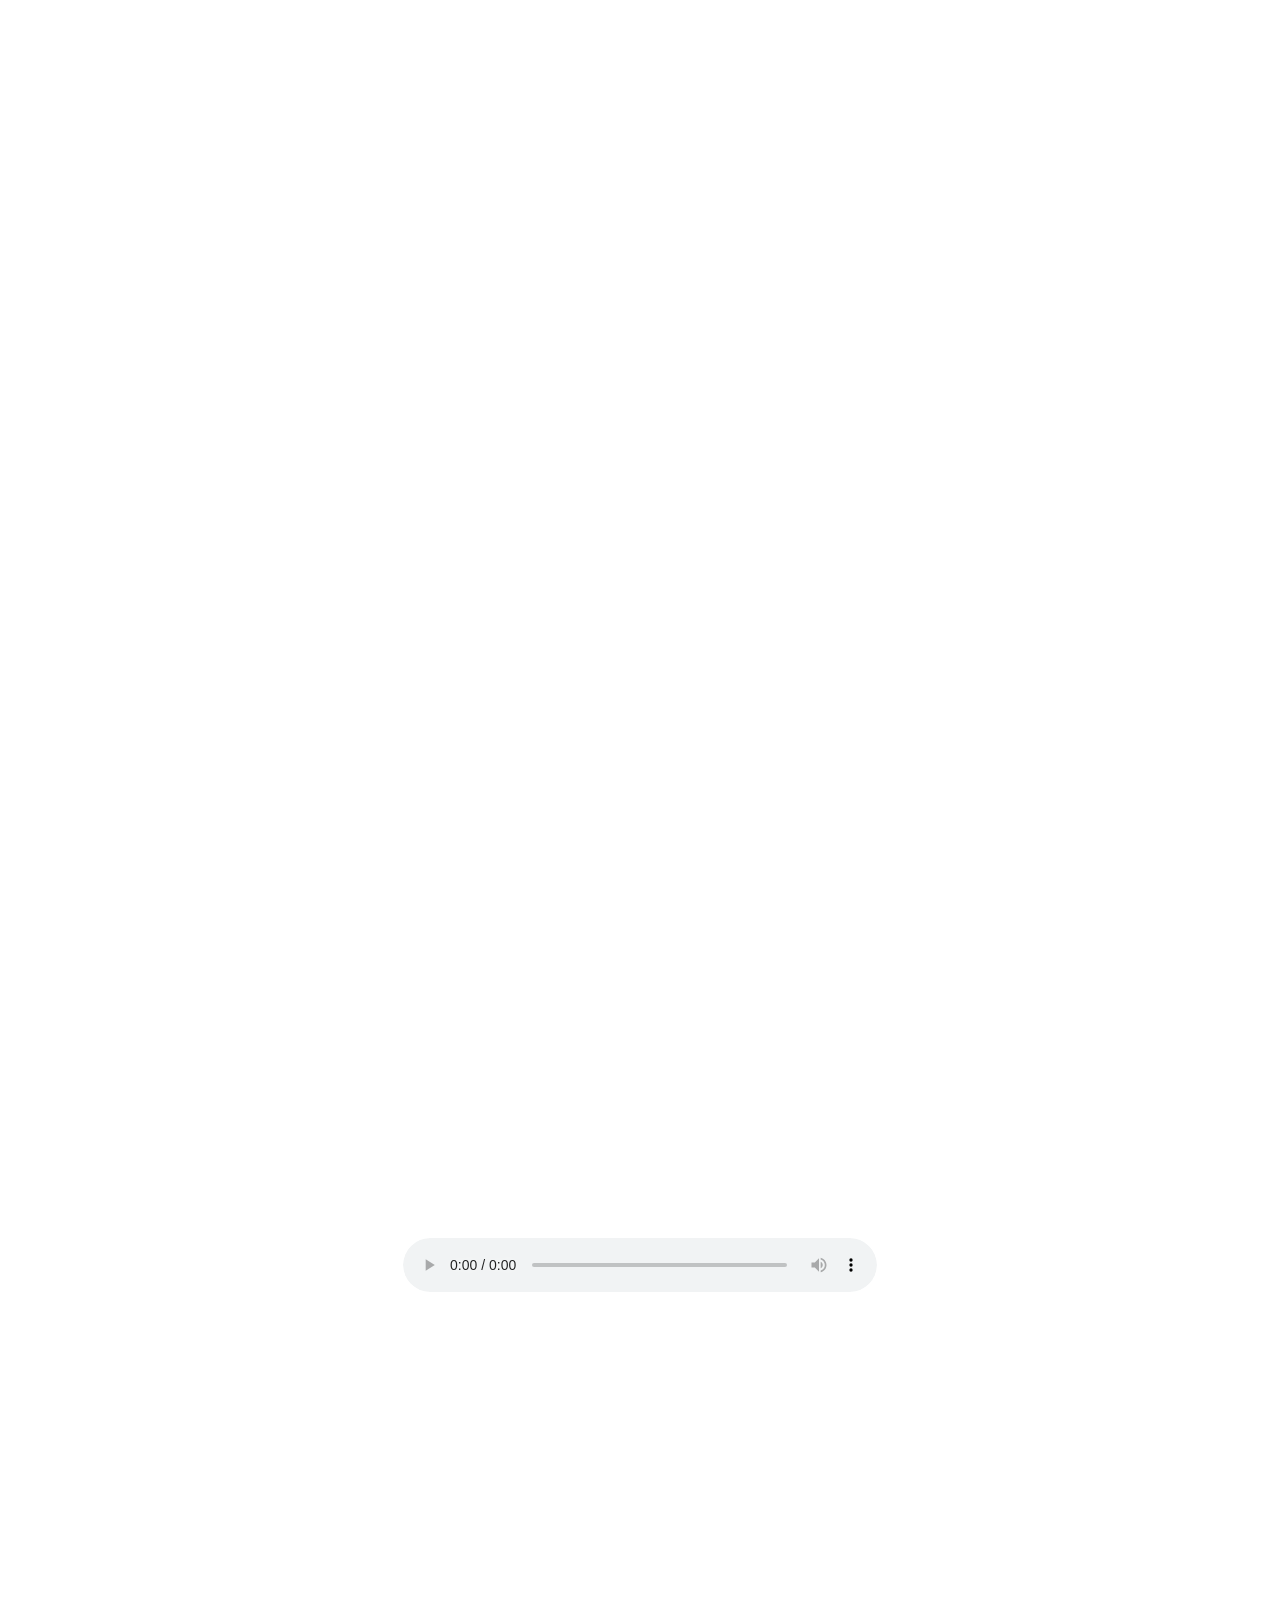
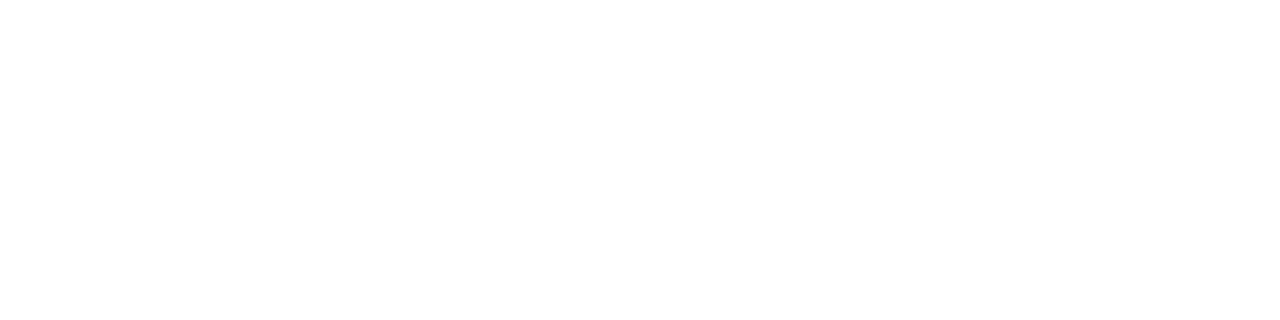
==== index.html @ 57b509ae "Add files via upload" ====
<!DOCTYPE html>
<html lang="en">
<head>
	<meta charset="UTF-8">
	<meta name="viewport" content="width=device-width, initial-scale=1.0">
	<meta name="author" content="Vojtech Sara">
	<meta http-equiv="X-UA-Compatible" content="ie=edge">
	<title>Perspektivy</title>
	<link rel="stylesheet" href="./styles.css">
</head>
<body>
	<div class="topnav">
		<a href="Subscribe.html">Odebírat podcast</a> • 
		<a href="AboutUs.html">O nás</a>
	</div>
	<div class="nadpis">
		<span class="c1">P</span>
		<span class="c2">e</span>
		<span class="c3">r</span>
		<span class="c4">s</span>
		<span class="c5">p</span>
		<span class="c6">e</span>
		<span class="c7">k</span>
		<span class="c8">t</span>
		<span class="c9">i</span>
		<span class="c10">v</span>
		<span class="c11">y</span>
		<span class="c12"></span>
		<div class="bg"></div>
	</div>

	<div class="spacer">
		<p></p>
	</div>

	<div class="podcastBox">
		<div class="box a">#1</div>
		<div class="box b">Štěpán Los - Co je to filozofie?</div>
		<div class="box c">Lorem ipsum dolor sit amet consectetur adipisicing elit. Suscipit, a provident temporibus 
			harum sint consequuntur repellat perferendis ipsum veritatis rem ullam porro omnis dolorum, enim 
			fugit quis voluptatibus ratione minima.</div>
  		<div class="box d"><audio controls>
			<source src="https://docs.google.com/uc?export=download&id=1LU8QzQHe0rsSBgdIy2_i-pmG7Fc0VmxZ" type="audio/mp4" >
			Your browser does not support the audio!
		</audio>		
		</div>
	</div>



</body>
</html>
---- styles.css ----
@import url('https://fonts.googleapis.com/css2?family=Manrope:wght@277&display=swap');

html {
  scroll-behavior: smooth;
}

body {
  overflow-x: hidden;
}

a{
    text-decoration: none;
    color:white;
    padding:10px;
    border: 1px solid rgb(255, 255, 255,0);
    transition: border 0.3s ease;
}

a:hover{
    border: 1px solid rgba(255, 255, 255,1);
}

.topnav{
    position: fixed;
    right: 20px;
    padding: 2%;
    text-align: right;
    padding-top: 20px;
    padding-bottom: 0;
    padding-right: 2%;
    float: top;
    font-size: 32px;
    font-family: 'Manrope', sans-serif;
    color: rgb(255, 255, 255);
}

.nadpis {
  display: flex;
  font-size: 100px;
  align-items: flex-start;
  color: rgb(255, 255, 255);
  justify-content: center;
}

.spacer{
    height: 220px;
    margin-bottom: 100px;
}

h1{
    font-size: 32px;
    font-family: 'Manrope', sans-serif;
    color: black;
}

h2{
    font-size: 20px;
    font-family: 'Manrope', sans-serif;
    color: black;
}

.box {
    color: rgb(255, 255, 255);
    padding: 20px;
    font-size: 40px;
    font-family: 'Manrope', sans-serif;
    
}

.a {
    text-align: center;
    padding: 20px;
    grid-column: 1 / 1;
    grid-row: 1;
}
.b {
    grid-column: 2 / 4 ;
    grid-row: 1;
}
.c {
    grid-column: 1 / 4 ;
    grid-row: 2 ;
    font-size: 18px;
    
}
.d {
    grid-column: 1 / 4 ;
    grid-row: 3 ;
    padding: 0px;
}

.podcastBox{
  display: grid;
  grid-gap: 10px;
  grid-template-columns: 12% 44% 44%;
  font-size: 100px;
  color: rgb(255, 255, 255);
  margin-top: 30px;
  margin-left: 30%;
  margin-right: 30%;
  height: 100%;
  padding: 15px;
  border: 1px solid rgb(255, 255, 255);
}

.bg {
  position: absolute;
  left: -25vw;
  top: -50vw;
  width: 150vw;
  height: 200vw;
  background-image: url(https://papers.co/wallpaper/papers.co-vo00-abstract-dark-bw-dots-lines-pattern-6-wallpaper.jpg);
  background-size: cover;
  z-index: -1;
  -webkit-filter: blur(120px);
  filter: blur(120px);
}

/* width */
::-webkit-scrollbar {
width: 8px;
}

/* Track */
::-webkit-scrollbar-track {
background: #000000;
}

/* Handle */
::-webkit-scrollbar-thumb {
background: rgb(255, 255, 255);
}

/* Handle on hover */
::-webkit-scrollbar-thumb:hover {
background: rgb(212, 212, 212);
}

span {
  position: sticky;
  top: calc(30% - 150px);
  height: 100px;
  display: inline-flex;
  align-items: left;
  font-family: 'Manrope', sans-serif;
  margin-left: 2px;
  margin-right: 2px;
  font-size: 120px;
}

.c1 {
    margin-top: 23vw;
}

.c2 {
  margin-top: 28vw;
}

.c3 {
  margin-top: 12vw;
}

.c4 {
  margin-top: 20vw;
}

.c5 {
  margin-top: 10vw;
}

.c6 {
  margin-top: 30vw;
}

.c7 {
  margin-top: 19vw;
}

.c8 {
  margin-top: 35vw;
}

.c9 {
    margin-top: 10vw;
}

.c10 {
    margin-top: 15vw;
}

.c11 {
    margin-top: 20vw;
}

audio { 
    width: 96%; 
    border-radius: 90px;
}

iframe{
  background-color: darkred;
  color: #000;
}
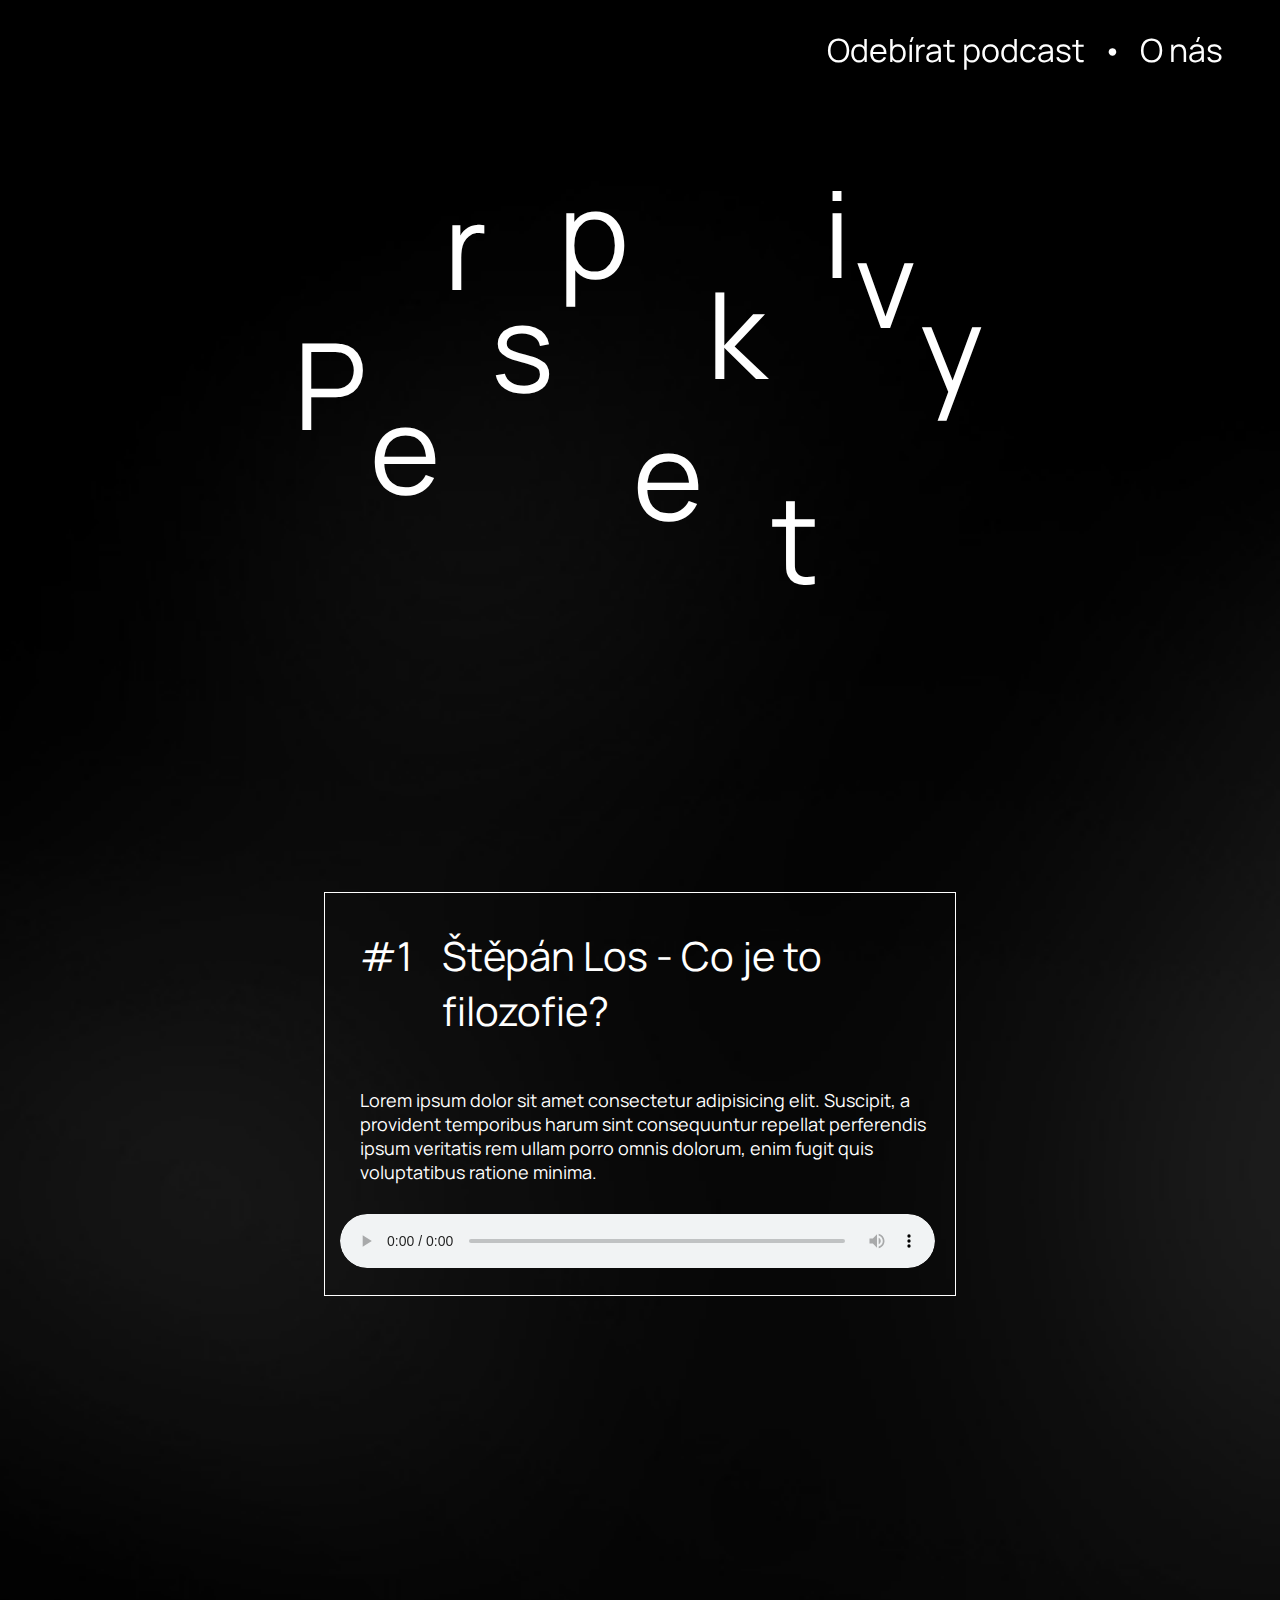
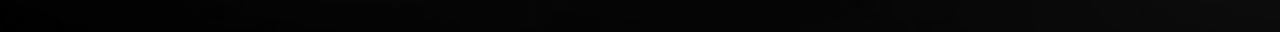
==== commit 7e829f25: "Add files via upload" ====
--- a/index.html
+++ b/index.html
@@ -10,7 +10,7 @@
 </head>
 <body>
 	<div class="topnav">
-		<a href="Subscribe.html">Odebírat podcast</a> • 
+		<a href="Subscribe.html">Odebírat podcast</a> •
 		<a href="AboutUs.html">O nás</a>
 	</div>
 	<div class="nadpis">
@@ -26,7 +26,6 @@
 		<span class="c10">v</span>
 		<span class="c11">y</span>
 		<span class="c12"></span>
-		<div class="bg"></div>
 	</div>
 
 	<div class="spacer">
@@ -46,7 +45,9 @@
 		</div>
 	</div>
 
-
+	<div class="spacer">
+		<p></p>
+	</div>
 
 </body>
 </html>--- a/styles.css
+++ b/styles.css
@@ -1,11 +1,13 @@
 @import url('https://fonts.googleapis.com/css2?family=Manrope:wght@277&display=swap');
-
 html {
   scroll-behavior: smooth;
 }
 
 body {
   overflow-x: hidden;
+  background-image: url('pozadi.jpg');
+  background-size: cover;
+  background-size: 200%;
 }
 
 a{
@@ -15,12 +17,30 @@
     border: 1px solid rgb(255, 255, 255,0);
     transition: border 0.3s ease;
 }
-
 a:hover{
     border: 1px solid rgba(255, 255, 255,1);
 }
 
-.topnav{
+@media only screen and (min-width: 800px) {
+  .nadpis {
+    display: flex;
+    font-size: 100px;
+    align-items: flex-start;
+    color: rgb(255, 255, 255);
+    justify-content: center;
+  }
+  span {
+    position: sticky;
+    top: calc(150px);
+    height: 100px;
+    display: inline-flex;
+    align-items: left;
+    font-family: 'Manrope', sans-serif;
+    margin-left: 2px;
+    margin-right: 2px;
+    font-size: 120px;
+  }
+  .topnav{
     position: fixed;
     right: 20px;
     padding: 2%;
@@ -33,13 +53,40 @@
     font-family: 'Manrope', sans-serif;
     color: rgb(255, 255, 255);
 }
-
-.nadpis {
-  display: flex;
-  font-size: 100px;
-  align-items: flex-start;
-  color: rgb(255, 255, 255);
-  justify-content: center;
+}
+@media only screen and (max-width: 800px) {
+  .nadpis {
+    size: 50%;
+    display: flex;
+    font-size: 100px;
+    align-items: flex-start;
+    color: rgb(255, 255, 255);
+    justify-content: center;
+  }
+  span {
+    position: sticky;
+    top: calc(150px);
+    height: 100px;
+    display: inline-flex;
+    align-items: left;
+    font-family: 'Manrope', sans-serif;
+    margin-left: 2px;
+    margin-right: 2px;
+    font-size: 60px;
+  }
+  .topnav{
+    position: static;
+    right: 20px;
+    padding: 2%;
+    text-align: right;
+    padding-top: 20px;
+    padding-bottom: 0;
+    padding-right: 2%;
+    float: top;
+    font-size: 32px;
+    font-family: 'Manrope', sans-serif;
+    color: rgb(255, 255, 255);
+}
 }
 
 .spacer{
@@ -62,7 +109,7 @@
 .box {
     color: rgb(255, 255, 255);
     padding: 20px;
-    font-size: 40px;
+    font-size: 40%;
     font-family: 'Manrope', sans-serif;
     
 }
@@ -76,6 +123,7 @@
 .b {
     grid-column: 2 / 4 ;
     grid-row: 1;
+    padding: 20px;
 }
 .c {
     grid-column: 1 / 4 ;
@@ -88,7 +136,7 @@
     grid-row: 3 ;
     padding: 0px;
 }
-
+@media only screen and (min-width: 800px) {
 .podcastBox{
   display: grid;
   grid-gap: 10px;
@@ -96,25 +144,29 @@
   font-size: 100px;
   color: rgb(255, 255, 255);
   margin-top: 30px;
-  margin-left: 30%;
-  margin-right: 30%;
+  margin-left: 25%;
+  margin-right: 25%;
   height: 100%;
   padding: 15px;
   border: 1px solid rgb(255, 255, 255);
 }
-
-.bg {
-  position: absolute;
-  left: -25vw;
-  top: -50vw;
-  width: 150vw;
-  height: 200vw;
-  background-image: url(https://papers.co/wallpaper/papers.co-vo00-abstract-dark-bw-dots-lines-pattern-6-wallpaper.jpg);
-  background-size: cover;
-  z-index: -1;
-  -webkit-filter: blur(120px);
-  filter: blur(120px);
-}
+}
+
+@media only screen and (max-width: 800px) {
+  .podcastBox{
+    display: grid;
+    grid-gap: 10px;
+    grid-template-columns: 12% 44% 44%;
+    font-size: 60px;
+    color: rgb(255, 255, 255);
+    margin-top: 30px;
+    margin-left: 15%;
+    margin-right: 15%;
+    height: 100%;
+    padding: 15px;
+    border: 1px solid rgb(255, 255, 255);
+  }
+  }
 
 /* width */
 ::-webkit-scrollbar {
@@ -136,17 +188,6 @@
 background: rgb(212, 212, 212);
 }
 
-span {
-  position: sticky;
-  top: calc(30% - 150px);
-  height: 100px;
-  display: inline-flex;
-  align-items: left;
-  font-family: 'Manrope', sans-serif;
-  margin-left: 2px;
-  margin-right: 2px;
-  font-size: 120px;
-}
 
 .c1 {
     margin-top: 23vw;
@@ -197,10 +238,6 @@
     border-radius: 90px;
 }
 
-iframe{
-  background-color: darkred;
-  color: #000;
-}
-
-
-
+
+
+
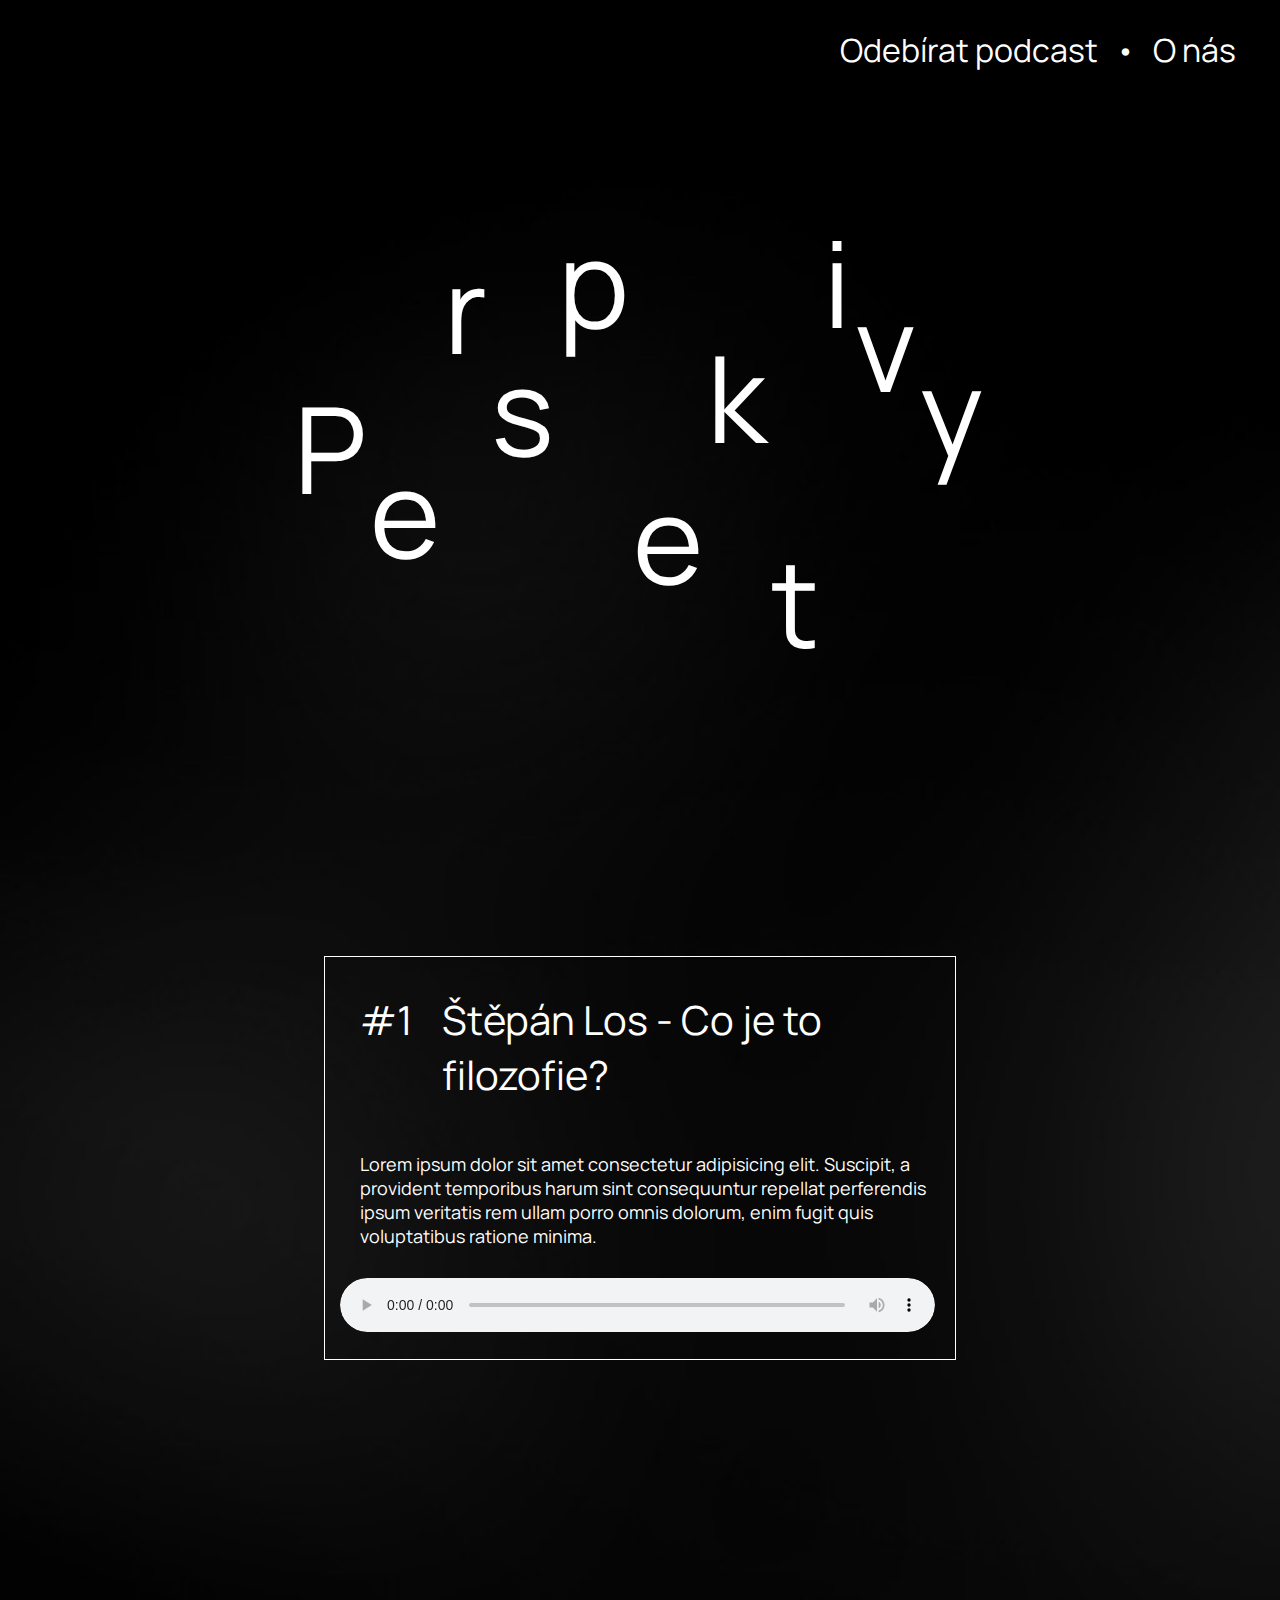
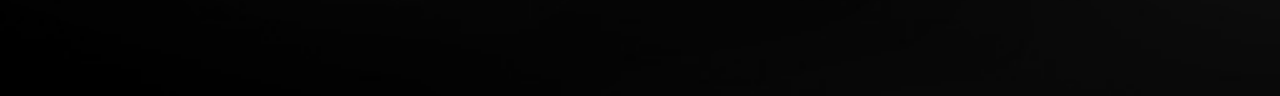
==== commit 1b687e7f: "Add files via upload" ====
--- a/index.html
+++ b/index.html
@@ -7,6 +7,7 @@
 	<meta http-equiv="X-UA-Compatible" content="ie=edge">
 	<title>Perspektivy</title>
 	<link rel="stylesheet" href="./styles.css">
+	<link rel="icon" href="favicon.ico">
 </head>
 <body>
 	<div class="topnav">
--- a/styles.css
+++ b/styles.css
@@ -21,7 +21,7 @@
     border: 1px solid rgba(255, 255, 255,1);
 }
 
-@media only screen and (min-width: 800px) {
+@media only screen and (orientation:landscape) {
   .nadpis {
     display: flex;
     font-size: 100px;
@@ -39,40 +39,6 @@
     margin-left: 2px;
     margin-right: 2px;
     font-size: 120px;
-  }
-  .topnav{
-    position: fixed;
-    right: 20px;
-    padding: 2%;
-    text-align: right;
-    padding-top: 20px;
-    padding-bottom: 0;
-    padding-right: 2%;
-    float: top;
-    font-size: 32px;
-    font-family: 'Manrope', sans-serif;
-    color: rgb(255, 255, 255);
-}
-}
-@media only screen and (max-width: 800px) {
-  .nadpis {
-    size: 50%;
-    display: flex;
-    font-size: 100px;
-    align-items: flex-start;
-    color: rgb(255, 255, 255);
-    justify-content: center;
-  }
-  span {
-    position: sticky;
-    top: calc(150px);
-    height: 100px;
-    display: inline-flex;
-    align-items: left;
-    font-family: 'Manrope', sans-serif;
-    margin-left: 2px;
-    margin-right: 2px;
-    font-size: 60px;
   }
   .topnav{
     position: static;
@@ -86,7 +52,67 @@
     font-size: 32px;
     font-family: 'Manrope', sans-serif;
     color: rgb(255, 255, 255);
-}
+  }
+  .podcastBox{
+    display: grid;
+    grid-gap: 10px;
+    grid-template-columns: 12% 44% 44%;
+    font-size: 100px;
+    color: rgb(255, 255, 255);
+    margin-top: 30px;
+    margin-left: 25%;
+    margin-right: 25%;
+    height: 100%;
+    padding: 15px;
+    border: 1px solid rgb(255, 255, 255);
+  }
+}
+@media only screen and (orientation:portrait) {
+  .nadpis {
+    size: 50%;
+    display: flex;
+    font-size: 100px;
+    align-items: flex-start;
+    color: rgb(255, 255, 255);
+    justify-content: center;
+  }
+  span {
+    position: sticky;
+    top: calc(150px);
+    height: 100px;
+    display: inline-flex;
+    align-items: left;
+    font-family: 'Manrope', sans-serif;
+    margin-left: 2px;
+    margin-right: 2px;
+    font-size: 60px;
+  }
+  .topnav{
+    position: static;
+    right: 20px;
+    padding: 2%;
+    text-align: right;
+    padding-top: 20px;
+    padding-bottom: 0;
+    padding-right: 2%;
+    float: top;
+    font-size: 32px;
+    font-family: 'Manrope', sans-serif;
+    color: rgb(255, 255, 255);
+  }
+  .podcastBox{
+    display: grid;
+    grid-gap: 10px;
+    grid-template-columns: 12% 44% 44%;
+    font-size: 60px;
+    color: rgb(255, 255, 255);
+    margin-top: 30px;
+    margin-left: 3%;
+    margin-right: 3%;
+    height: 100%;
+    padding: 10px;
+    border: 1px solid rgb(255, 255, 255);
+  }
 }
 
 .spacer{
@@ -136,37 +162,7 @@
     grid-row: 3 ;
     padding: 0px;
 }
-@media only screen and (min-width: 800px) {
-.podcastBox{
-  display: grid;
-  grid-gap: 10px;
-  grid-template-columns: 12% 44% 44%;
-  font-size: 100px;
-  color: rgb(255, 255, 255);
-  margin-top: 30px;
-  margin-left: 25%;
-  margin-right: 25%;
-  height: 100%;
-  padding: 15px;
-  border: 1px solid rgb(255, 255, 255);
-}
-}
-
-@media only screen and (max-width: 800px) {
-  .podcastBox{
-    display: grid;
-    grid-gap: 10px;
-    grid-template-columns: 12% 44% 44%;
-    font-size: 60px;
-    color: rgb(255, 255, 255);
-    margin-top: 30px;
-    margin-left: 15%;
-    margin-right: 15%;
-    height: 100%;
-    padding: 15px;
-    border: 1px solid rgb(255, 255, 255);
-  }
-  }
+
 
 /* width */
 ::-webkit-scrollbar {
@@ -190,47 +186,47 @@
 
 
 .c1 {
-    margin-top: 23vw;
+    margin-top: 23vmax;
 }
 
 .c2 {
-  margin-top: 28vw;
+  margin-top: 28vmax;
 }
 
 .c3 {
-  margin-top: 12vw;
+  margin-top: 12vmax;
 }
 
 .c4 {
-  margin-top: 20vw;
+  margin-top: 20vmax;
 }
 
 .c5 {
-  margin-top: 10vw;
+  margin-top: 10vmax;
 }
 
 .c6 {
-  margin-top: 30vw;
+  margin-top: 30vmax;
 }
 
 .c7 {
-  margin-top: 19vw;
+  margin-top: 19vmax;
 }
 
 .c8 {
-  margin-top: 35vw;
+  margin-top: 35vmax;
 }
 
 .c9 {
-    margin-top: 10vw;
+    margin-top: 10vmax;
 }
 
 .c10 {
-    margin-top: 15vw;
+    margin-top: 15vmax;
 }
 
 .c11 {
-    margin-top: 20vw;
+    margin-top: 20vmax;
 }
 
 audio { 
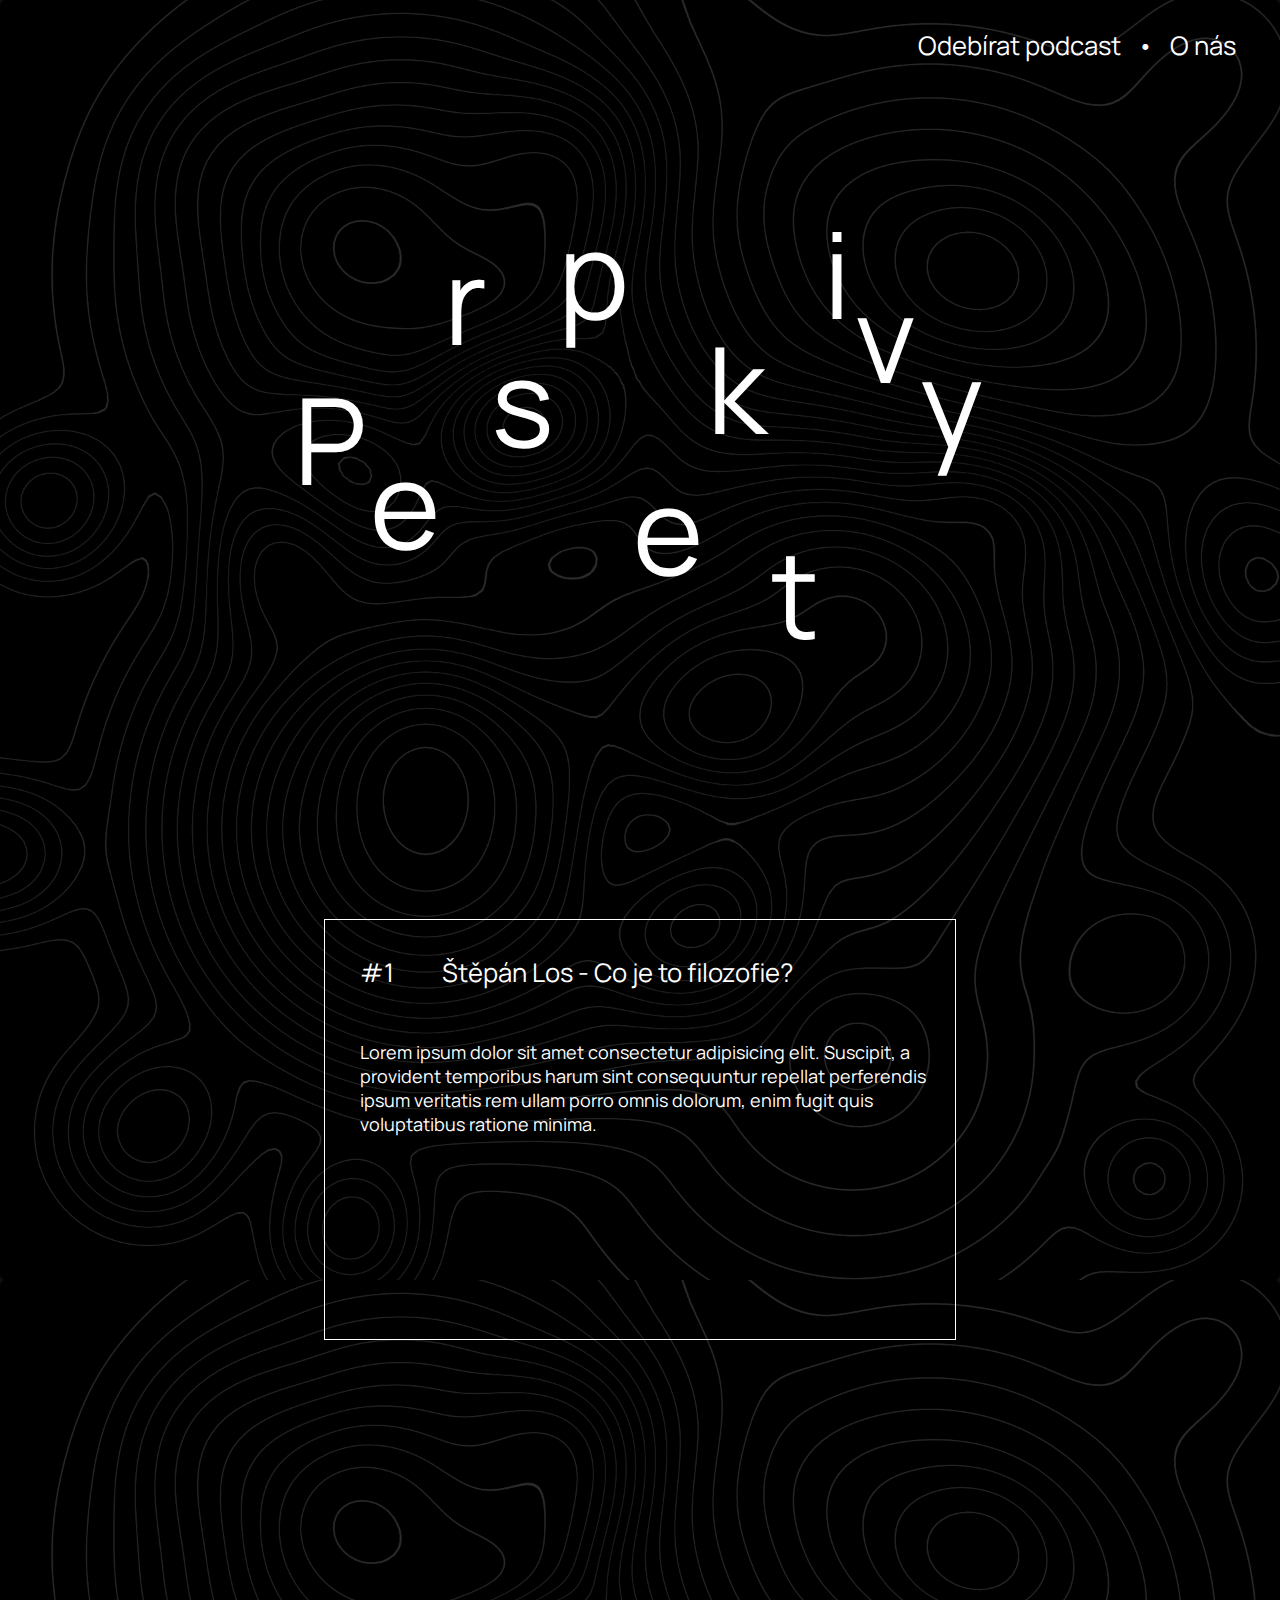
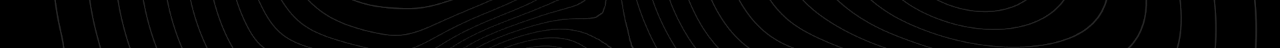
==== commit 3910bf3b: "Add files via upload" ====
--- a/index.html
+++ b/index.html
@@ -39,10 +39,8 @@
 		<div class="box c">Lorem ipsum dolor sit amet consectetur adipisicing elit. Suscipit, a provident temporibus 
 			harum sint consequuntur repellat perferendis ipsum veritatis rem ullam porro omnis dolorum, enim 
 			fugit quis voluptatibus ratione minima.</div>
-  		<div class="box d"><audio controls>
-			<source src="https://docs.google.com/uc?export=download&id=1LU8QzQHe0rsSBgdIy2_i-pmG7Fc0VmxZ" type="audio/mp4" >
-			Your browser does not support the audio!
-		</audio>		
+  		<div class="box d">
+			<iframe src="https://anchor.fm/vojtch-ra/embed/episodes/Perspektivy-1---tpn-Los-efv7jf" height="100%" width="98%" frameborder="0" scrolling="no"></iframe>	
 		</div>
 	</div>
 
--- a/styles.css
+++ b/styles.css
@@ -5,9 +5,9 @@
 
 body {
   overflow-x: hidden;
-  background-image: url('pozadi.jpg');
+  background-image: url('wavy2.png');
   background-size: cover;
-  background-size: 200%;
+  background-size: 100%;
 }
 
 a{
@@ -49,7 +49,7 @@
     padding-bottom: 0;
     padding-right: 2%;
     float: top;
-    font-size: 32px;
+    font-size: 2vw;
     font-family: 'Manrope', sans-serif;
     color: rgb(255, 255, 255);
   }
@@ -66,6 +66,55 @@
     padding: 15px;
     border: 1px solid rgb(255, 255, 255);
   }
+  .c1 {
+    margin-top: 23vw;
+  }
+  
+  .c2 {
+    margin-top: 28vw;
+  }
+  
+  .c3 {
+    margin-top: 12vw;
+  }
+  
+  .c4 {
+    margin-top: 20vw;
+  }
+  
+  .c5 {
+    margin-top: 10vw;
+  }
+  
+  .c6 {
+    margin-top: 30vw;
+  }
+  
+  .c7 {
+    margin-top: 19vw;
+  }
+  
+  .c8 {
+    margin-top: 35vw;
+  }
+  
+  .c9 {
+    margin-top: 10vw;
+  }
+  
+  .c10 {
+    margin-top: 15vw;
+  }
+  
+  .c11 {
+    margin-top: 20vw;
+  }
+  .box {
+    color: rgb(255, 255, 255);
+    padding: 20px;
+    font-size: 2vw;
+    font-family: 'Manrope', sans-serif; 
+}
 }
 @media only screen and (orientation:portrait) {
   .nadpis {
@@ -96,7 +145,7 @@
     padding-bottom: 0;
     padding-right: 2%;
     float: top;
-    font-size: 32px;
+    font-size: 4vw;
     font-family: 'Manrope', sans-serif;
     color: rgb(255, 255, 255);
   }
@@ -113,10 +162,59 @@
     padding: 10px;
     border: 1px solid rgb(255, 255, 255);
   }
+  .c1 {
+    margin-top: 46vw;
+  }
+  
+  .c2 {
+    margin-top: 56vw;
+  }
+  
+  .c3 {
+    margin-top: 24vw;
+  }
+  
+  .c4 {
+    margin-top: 40vw;
+  }
+  
+  .c5 {
+    margin-top: 20vw;
+  }
+  
+  .c6 {
+    margin-top: 60vw;
+  }
+  
+  .c7 {
+    margin-top: 38vw;
+  }
+  
+  .c8 {
+    margin-top: 70vw;
+  }
+  
+  .c9 {
+    margin-top: 20vw;
+  }
+  
+  .c10 {
+    margin-top: 30vw;
+  }
+  
+  .c11 {
+    margin-top: 40vw;
+  }
+  .box {
+    color: rgb(255, 255, 255);
+    padding: 20px;
+    font-size: 4vw;
+    font-family: 'Manrope', sans-serif; 
+  } 
 }
 
 .spacer{
-    height: 220px;
+    height: 15vw;
     margin-bottom: 100px;
 }
 
@@ -132,13 +230,7 @@
     color: black;
 }
 
-.box {
-    color: rgb(255, 255, 255);
-    padding: 20px;
-    font-size: 40%;
-    font-family: 'Manrope', sans-serif;
-    
-}
+
 
 .a {
     text-align: center;
@@ -185,49 +277,7 @@
 }
 
 
-.c1 {
-    margin-top: 23vmax;
-}
-
-.c2 {
-  margin-top: 28vmax;
-}
-
-.c3 {
-  margin-top: 12vmax;
-}
-
-.c4 {
-  margin-top: 20vmax;
-}
-
-.c5 {
-  margin-top: 10vmax;
-}
-
-.c6 {
-  margin-top: 30vmax;
-}
-
-.c7 {
-  margin-top: 19vmax;
-}
-
-.c8 {
-  margin-top: 35vmax;
-}
-
-.c9 {
-    margin-top: 10vmax;
-}
-
-.c10 {
-    margin-top: 15vmax;
-}
-
-.c11 {
-    margin-top: 20vmax;
-}
+
 
 audio { 
     width: 96%; 
